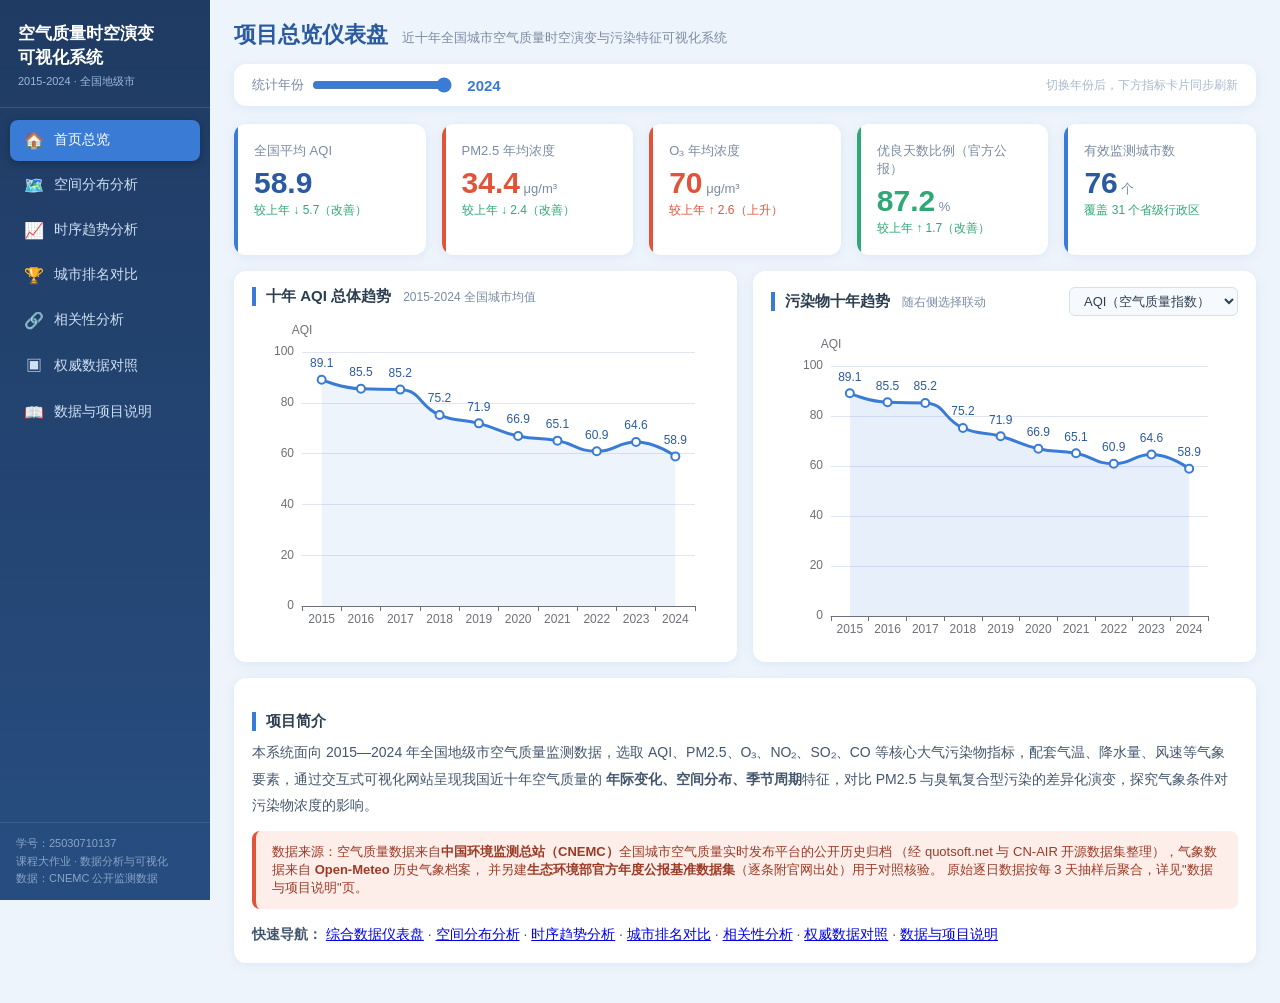
==== air_quality_web/index.html @ 84757d1b "初始提交：空气质量可视化系统" ====
<!DOCTYPE html>
<html lang="zh-CN">
<head>
  <meta charset="UTF-8">
  <title>首页总览 - 空气质量时空演变可视化系统</title>
  <link rel="stylesheet" href="css/style.css">
</head>
<body>
  <aside class="sidebar" id="sidebar"></aside>

  <div class="main">
    <div class="page-title">
      <h2>项目总览仪表盘</h2>
      <p>近十年全国城市空气质量时空演变与污染特征可视化系统</p>
    </div>

    <!-- 年份筛选：与其驱动的指标卡片编组 -->
    <div class="filter-bar" id="yearBar">
      <div class="filter-item"><label>统计年份</label>
        <input type="range" id="fYear" min="2015" max="2024" step="1" value="2024">
        <span class="year-badge" id="fYearBadge">2024</span>
      </div>
      <span class="filter-tip">切换年份后，下方指标卡片同步刷新</span>
    </div>

    <!-- 指标卡片 -->
    <div class="metric-cards" id="metricCards">
      <div class="metric-card">
        <div class="label">全国平均 AQI</div>
        <div class="value" id="mAqi">--</div>
        <div class="delta" id="mAqiDelta"></div>
      </div>
      <div class="metric-card warn">
        <div class="label">PM2.5 年均浓度</div>
        <div class="value" id="mPm">--<span class="unit"> μg/m³</span></div>
        <div class="delta" id="mPmDelta"></div>
      </div>
      <div class="metric-card warn">
        <div class="label">O₃ 年均浓度</div>
        <div class="value" id="mO3">--<span class="unit"> μg/m³</span></div>
        <div class="delta" id="mO3Delta"></div>
      </div>
      <div class="metric-card ok">
        <div class="label">优良天数比例（官方公报）</div>
        <div class="value" id="mGood">--<span class="unit"> %</span></div>
        <div class="delta" id="mGoodDelta"></div>
      </div>
      <div class="metric-card">
        <div class="label">有效监测城市数</div>
        <div class="value" id="mCities">--<span class="unit"> 个</span></div>
        <div class="delta">覆盖 31 个省级行政区</div>
      </div>
    </div>

    <div class="grid cols-2">
      <div class="card">
        <h3>十年 AQI 总体趋势 <span class="sub">2015-2024 全国城市均值</span></h3>
        <div id="chartAqiTrend" class="chart" style="height:320px"></div>
      </div>
      <div class="card">
        <div class="card-head-row">
          <h3>污染物十年趋势 <span class="sub">随右侧选择联动</span></h3>
          <select class="inline-select" id="fPollutant"></select>
        </div>
        <div id="chartPoTrend" class="chart" style="height:320px"></div>
      </div>
    </div>

    <div class="grid" style="grid-template-columns:1fr; margin-top:16px">
      <div class="card doc-block">
        <h3>项目简介</h3>
        <p>
          本系统面向 2015—2024 年全国地级市空气质量监测数据，选取 AQI、PM2.5、O₃、NO₂、SO₂、CO
          等核心大气污染物指标，配套气温、降水量、风速等气象要素，通过交互式可视化网站呈现我国近十年空气质量的
          <b>年际变化、空间分布、季节周期</b>特征，对比 PM2.5 与臭氧复合型污染的差异化演变，探究气象条件对污染物浓度的影响。
        </p>
        <div class="notice">
          数据来源：空气质量数据来自<b>中国环境监测总站（CNEMC）</b>全国城市空气质量实时发布平台的公开历史归档
          （经 quotsoft.net 与 CN-AIR 开源数据集整理），气象数据来自 <b>Open-Meteo</b> 历史气象档案，
          并另建<b>生态环境部官方年度公报基准数据集</b>（逐条附官网出处）用于对照核验。
          原始逐日数据按每 3 天抽样后聚合，详见"数据与项目说明"页。
        </div>
        <p><b>快速导航：</b>
          <a href="dashboard.html">综合数据仪表盘</a> ·
          <a href="map.html">空间分布分析</a> ·
          <a href="trend.html">时序趋势分析</a> ·
          <a href="rank.html">城市排名对比</a> ·
          <a href="correlation.html">相关性分析</a> ·
          <a href="official.html">权威数据对照</a> ·
          <a href="about.html">数据与项目说明</a>
        </p>
      </div>
    </div>
  </div>

  <script src="js/echarts.min.js"></script>
  <script src="js/main.js"></script>
  <script src="data/official_benchmark.js"></script>
  <script>
    AQ.initPage("index", {});

    // 污染物选择：内嵌于右侧趋势图卡片标题行
    var selP = document.getElementById("fPollutant");
    selP.innerHTML = AQ.POLLUTANTS.map(function (p) {
      return '<option value="' + p + '">' + AQ.POLLUTANT_META[p].label + '</option>';
    }).join("");
    selP.value = AQ.state.pollutant;
    selP.addEventListener("change", function () {
      AQ.state.pollutant = this.value;
      AQ.notify();
    });

    // 年份滑块：内嵌于指标卡片上方
    var yr = document.getElementById("fYear");
    yr.addEventListener("input", function () {
      AQ.state.year = +this.value;
      document.getElementById("fYearBadge").textContent = this.value;
      AQ.notify();
    });

    if (!AQ.hasData()) {
      AQ.noData(document.getElementById("chartAqiTrend"), "接入真实数据后展示 2015-2024 全国 AQI 趋势");
      AQ.noData(document.getElementById("chartPoTrend"), "接入真实数据后展示所选污染物十年趋势");
    } else {
    var chartAqi = AQ.makeChart(document.getElementById("chartAqiTrend"));
    var chartPo = AQ.makeChart(document.getElementById("chartPoTrend"));
    var nat = AQ.nationalSeries();
    var years = AQ.YEARS.map(String);

    function refresh() {
      var y = AQ.state.year;
      var cur = nat.filter(function (r) { return r.year === y; })[0];
      var prev = nat.filter(function (r) { return r.year === y - 1; })[0];
      // 优良天数比例采用生态环境部官方公报口径（逐日优良天数占比），而非年度均值推导，
      // 避免“年均 AQI 全落在优/良区间”导致比例虚高到 100% 的失真。
      var off = AQI_OFFICIAL.records.filter(function (r) { return r.year === y; })[0];
      var prevOff = prev ? AQI_OFFICIAL.records.filter(function (r) { return r.year === prev.year; })[0] : null;
      var good = off ? off.good_rate : null;
      var prevGood = prevOff ? prevOff.good_rate : null;

      // 安全更新指标卡片数值（保留单位 <span> 不被覆盖）
      function setMetric(id, v) {
        var el = document.getElementById(id);
        if (el.firstChild) el.firstChild.nodeValue = v;
        else el.textContent = v;
      }
      setMetric("mAqi", cur.AQI);
      setMetric("mPm", cur["PM2.5"]);
      setMetric("mO3", cur["O3"]);
      setMetric("mGood", good != null ? good.toFixed(1) : "--");
      setMetric("mCities", AQ.cityYear(y, "全国").length);

      function delta(id, curV, prevV, goodWhenDown) {
        var el = document.getElementById(id);
        if (!prev || prevV == null || curV == null) { el.textContent = "—"; return; }
        var diff = +(curV - prevV).toFixed(1);
        var down = diff < 0;
        var good = goodWhenDown ? down : !down;
        el.textContent = "较上年 " + (down ? "↓ " : "↑ ") + Math.abs(diff) + (good ? "（改善）" : "（上升）");
        el.className = "delta" + (good ? "" : " bad");
      }
      delta("mAqiDelta", cur.AQI, prev && prev.AQI, true);
      delta("mPmDelta", cur["PM2.5"], prev && prev["PM2.5"], true);
      delta("mO3Delta", cur["O3"], prev && prev["O3"], true);
      delta("mGoodDelta", good, prevGood, false);

      chartAqi.setOption({
        tooltip: { trigger: "axis" },
        grid: { left: 50, right: 24, top: 36, bottom: 30 },
        xAxis: { type: "category", data: years },
        yAxis: { type: "value", name: "AQI" },
        series: [{
          name: "全国平均AQI", type: "line", data: nat.map(function (r) { return r.AQI; }),
          smooth: true, symbolSize: 8, itemStyle: { color: "#3a7bd5" },
          lineStyle: { width: 3 },
          areaStyle: { color: "rgba(58,123,213,0.12)" },
          label: { show: true, color: "#2b5aa0" }
        }]
      }, true);

      // 右图：跟随顶部筛选的污染物十年趋势
      var p = AQ.state.pollutant, meta = AQ.POLLUTANT_META[p];
      chartPo.setOption({
        tooltip: {
          trigger: "axis",
          formatter: function (ps) {
            return ps[0].axisLabel ? "" : meta.label + "<br/>" + ps[0].name + "年：<b>" + ps[0].value + "</b> " + meta.unit;
          }
        },
        grid: { left: 60, right: 30, top: 40, bottom: 30 },
        xAxis: { type: "category", data: years },
        yAxis: { type: "value", name: meta.unit || "AQI" },
        series: [{
          name: meta.label, type: "line", data: nat.map(function (r) { return r[p]; }),
          smooth: true, symbolSize: 8, itemStyle: { color: meta.color },
          lineStyle: { width: 3 },
          areaStyle: { color: meta.color, opacity: 0.12 },
          label: { show: true, color: "#2b5aa0" }
        }]
      }, true);
    }

    AQ.onRefresh(refresh);
    refresh();
    }
  </script>
</body>
</html>
---- air_quality_web/css/style.css ----
/* ============================================================
   全国城市空气质量可视化系统 - 全局样式
   主色调：浅蓝色（洁净天空）；高污染警示色：橙红色
   ============================================================ */
:root {
  --primary: #3a7bd5;
  --primary-light: #e8f2fd;
  --primary-dark: #2b5aa0;
  --bg: #eef4fb;
  --card-bg: #ffffff;
  --text: #2c3e50;
  --text-sub: #7a8ba3;
  --warn: #e2543a;
  --warn-light: #fdeee9;
  --ok: #2fa876;
  --radius: 12px;
  --shadow: 0 2px 12px rgba(58, 123, 213, 0.10);
  --sidebar-w: 210px;
}

* { margin: 0; padding: 0; box-sizing: border-box; }

body {
  font-family: "Microsoft YaHei", "PingFang SC", Arial, sans-serif;
  background: var(--bg);
  color: var(--text);
  min-width: 1100px;
}

/* ---------- 侧边导航 ---------- */
.sidebar {
  position: fixed; left: 0; top: 0; bottom: 0;
  width: var(--sidebar-w);
  background: linear-gradient(180deg, #1f3b63 0%, #274d80 100%);
  color: #cfe0f5; z-index: 100;
  display: flex; flex-direction: column;
}
.sidebar .logo {
  padding: 22px 18px 18px;
  border-bottom: 1px solid rgba(255,255,255,0.12);
}
.sidebar .logo h1 { font-size: 17px; color: #fff; line-height: 1.4; }
.sidebar .logo span { font-size: 11px; color: #9db8dc; display: block; margin-top: 4px; }
.sidebar nav { flex: 1; padding: 12px 10px; overflow-y: auto; }
.sidebar nav a {
  display: flex; align-items: center; gap: 10px;
  padding: 11px 14px; margin-bottom: 4px;
  border-radius: 8px; text-decoration: none;
  color: #cfe0f5; font-size: 14px; transition: all .2s;
}
.sidebar nav a:hover { background: rgba(255,255,255,0.10); color: #fff; }
.sidebar nav a.active {
  background: var(--primary); color: #fff;
  box-shadow: 0 2px 8px rgba(0,0,0,0.25);
}
.sidebar nav a .ico { font-size: 16px; width: 20px; text-align: center; }
.sidebar .foot {
  padding: 12px 16px; font-size: 11px; color: #8aa5c9;
  border-top: 1px solid rgba(255,255,255,0.10); line-height: 1.6;
}

/* ---------- 主区域 ---------- */
.main { margin-left: var(--sidebar-w); padding: 20px 24px 40px; }

.page-title { display: flex; align-items: baseline; gap: 14px; margin-bottom: 4px; }
.page-title h2 { font-size: 22px; color: var(--primary-dark); }
.page-title p { font-size: 13px; color: var(--text-sub); }

/* ---------- 全局筛选栏 ---------- */
.filter-bar {
  display: flex; align-items: center; gap: 22px; flex-wrap: wrap;
  background: var(--card-bg); border-radius: var(--radius);
  box-shadow: var(--shadow); padding: 12px 18px; margin: 14px 0 18px;
}
.filter-item { display: flex; align-items: center; gap: 8px; font-size: 13px; color: var(--text-sub); }
.filter-item label { white-space: nowrap; }
.filter-item select {
  padding: 6px 10px; border: 1px solid #d4e0ef; border-radius: 6px;
  background: #f7fafd; color: var(--text); font-size: 13px; outline: none; cursor: pointer;
}
.filter-item select:focus { border-color: var(--primary); }
.filter-item input[type="range"] { accent-color: var(--primary); width: 140px; }
.year-badge {
  min-width: 48px; text-align: center; font-weight: bold;
  color: var(--primary); font-size: 15px;
}
.filter-tip { margin-left: auto; font-size: 12px; color: #a8b8cc; }

/* ---------- 卡片 ---------- */
.grid { display: grid; gap: 16px; }
.card {
  background: var(--card-bg); border-radius: var(--radius);
  box-shadow: var(--shadow); padding: 16px 18px;
}
.card h3 {
  font-size: 15px; color: var(--text); margin-bottom: 10px;
  padding-left: 10px; border-left: 4px solid var(--primary);
}
/* 卡片标题行：标题与行内筛选控件左右分布 */
.card-head-row {
  display: flex; align-items: center; justify-content: space-between;
  gap: 12px; margin-bottom: 10px;
}
.card-head-row h3 { margin-bottom: 0; }
.inline-select {
  padding: 5px 10px; border: 1px solid #d4e0ef; border-radius: 6px;
  background: #f7fafd; color: var(--text); font-size: 13px; outline: none; cursor: pointer;
}
.inline-select:hover { border-color: var(--primary); }
.card .sub { font-size: 12px; color: var(--text-sub); font-weight: normal; margin-left: 8px; }
.chart { width: 100%; position: relative; }

/* 无数据占位 */
.no-data {
  position: absolute; inset: 0; z-index: 4;
  display: flex; flex-direction: column; gap: 6px;
  align-items: center; justify-content: center; text-align: center;
  color: #8aa3c2; font-size: 14px;
  background: repeating-linear-gradient(45deg, #f8fbfe, #f8fbfe 14px, #eef4fb 14px, #eef4fb 28px);
  border: 1px dashed #c9dcf1; border-radius: var(--radius);
}
.no-data .ico { font-size: 32px; opacity: 0.8; }

/* 指标卡片 */
.metric-cards { display: grid; grid-template-columns: repeat(5, 1fr); gap: 16px; margin-bottom: 16px; }
.metric-card {
  background: var(--card-bg); border-radius: var(--radius);
  box-shadow: var(--shadow); padding: 18px 20px; position: relative; overflow: hidden;
}
.metric-card::before {
  content: ""; position: absolute; left: 0; top: 0; bottom: 0; width: 4px;
  background: var(--primary);
}
.metric-card.warn::before { background: var(--warn); }
.metric-card.ok::before { background: var(--ok); }
.metric-card .label { font-size: 13px; color: var(--text-sub); }
.metric-card .value { font-size: 30px; font-weight: bold; margin: 6px 0 2px; color: var(--primary-dark); }
.metric-card.warn .value { color: var(--warn); }
.metric-card.ok .value { color: var(--ok); }
.metric-card .unit { font-size: 13px; font-weight: normal; color: var(--text-sub); }
.metric-card .delta { font-size: 12px; color: var(--ok); }
.metric-card .delta.bad { color: var(--warn); }

/* ---------- 表格 ---------- */
.data-table { width: 100%; border-collapse: collapse; font-size: 13px; }
.data-table th, .data-table td {
  padding: 8px 10px; text-align: center; border-bottom: 1px solid #eef2f7;
}
.data-table th {
  background: var(--primary-light); color: var(--primary-dark);
  cursor: pointer; user-select: none; white-space: nowrap;
}
.data-table tbody tr:hover { background: #f4f9ff; }
.data-table .tag { padding: 2px 10px; border-radius: 10px; font-size: 12px; }
.tag.g1 { background: #e3f7e9; color: #1e7e46; }
.tag.g2 { background: #fff6dc; color: #a67c00; }
.tag.g3 { background: #fdeee9; color: var(--warn); }
.tag.g4 { background: #fbe3e3; color: #c0392b; }

.search-input {
  padding: 7px 12px; border: 1px solid #d4e0ef; border-radius: 6px;
  width: 220px; font-size: 13px; outline: none;
}
.search-input:focus { border-color: var(--primary); }

/* ---------- 城市对比选择 ---------- */
.city-chips { display: flex; flex-wrap: wrap; gap: 8px; margin-bottom: 10px; max-height: 120px; overflow-y: auto; }
.chip {
  padding: 4px 12px; border-radius: 14px; font-size: 12px; cursor: pointer;
  background: #f0f5fb; color: var(--text-sub); border: 1px solid #dde8f4; transition: all .15s;
}
.chip:hover { border-color: var(--primary); color: var(--primary); }
.chip.on { background: var(--primary); color: #fff; border-color: var(--primary); }

/* ---------- 弹窗 ---------- */
.modal-mask {
  display: none; position: fixed; inset: 0; z-index: 300;
  background: rgba(20, 40, 70, 0.45);
  align-items: center; justify-content: center;
}
.modal-mask.show { display: flex; }
.modal {
  background: #fff; border-radius: 14px; width: 720px; max-width: 92vw;
  padding: 20px 24px 24px; box-shadow: 0 10px 40px rgba(0,0,0,0.25);
}
.modal .modal-head { display: flex; align-items: center; justify-content: space-between; margin-bottom: 8px; }
.modal .modal-head h4 { font-size: 17px; color: var(--primary-dark); }
.modal .close {
  cursor: pointer; font-size: 20px; color: #98a7bb; line-height: 1; padding: 4px;
}
.modal .close:hover { color: var(--warn); }

/* ---------- 说明页 ---------- */
.doc-block h3 { margin: 18px 0 8px; }
.doc-block p, .doc-block li { font-size: 14px; line-height: 1.9; color: #44566c; }
.doc-block ul { padding-left: 22px; }
.doc-block table { border-collapse: collapse; margin: 8px 0; font-size: 13px; }
.doc-block th, .doc-block td { border: 1px solid #d9e4f1; padding: 7px 14px; text-align: left; }
.doc-block th { background: var(--primary-light); }
.notice {
  background: var(--warn-light); border-left: 4px solid var(--warn);
  padding: 12px 16px; border-radius: 8px; font-size: 13px; color: #9c3a26; margin: 12px 0;
}

/* 布局工具 */
.cols-2 { grid-template-columns: 1fr 1fr; }
.cols-32 { grid-template-columns: 3fr 2fr; }
.cols-23 { grid-template-columns: 2fr 3fr; }

/* 加载动画 */
.loading {
  position: absolute; inset: 0; display: flex; align-items: center; justify-content: center;
  background: rgba(255,255,255,0.8); z-index: 5; border-radius: var(--radius);
  color: var(--primary); font-size: 14px; letter-spacing: 2px;
}
.loading::after {
  content: ""; width: 22px; height: 22px; margin-left: 10px;
  border: 3px solid var(--primary-light); border-top-color: var(--primary);
  border-radius: 50%; animation: spin 0.8s linear infinite;
}
@keyframes spin { to { transform: rotate(360deg); } }
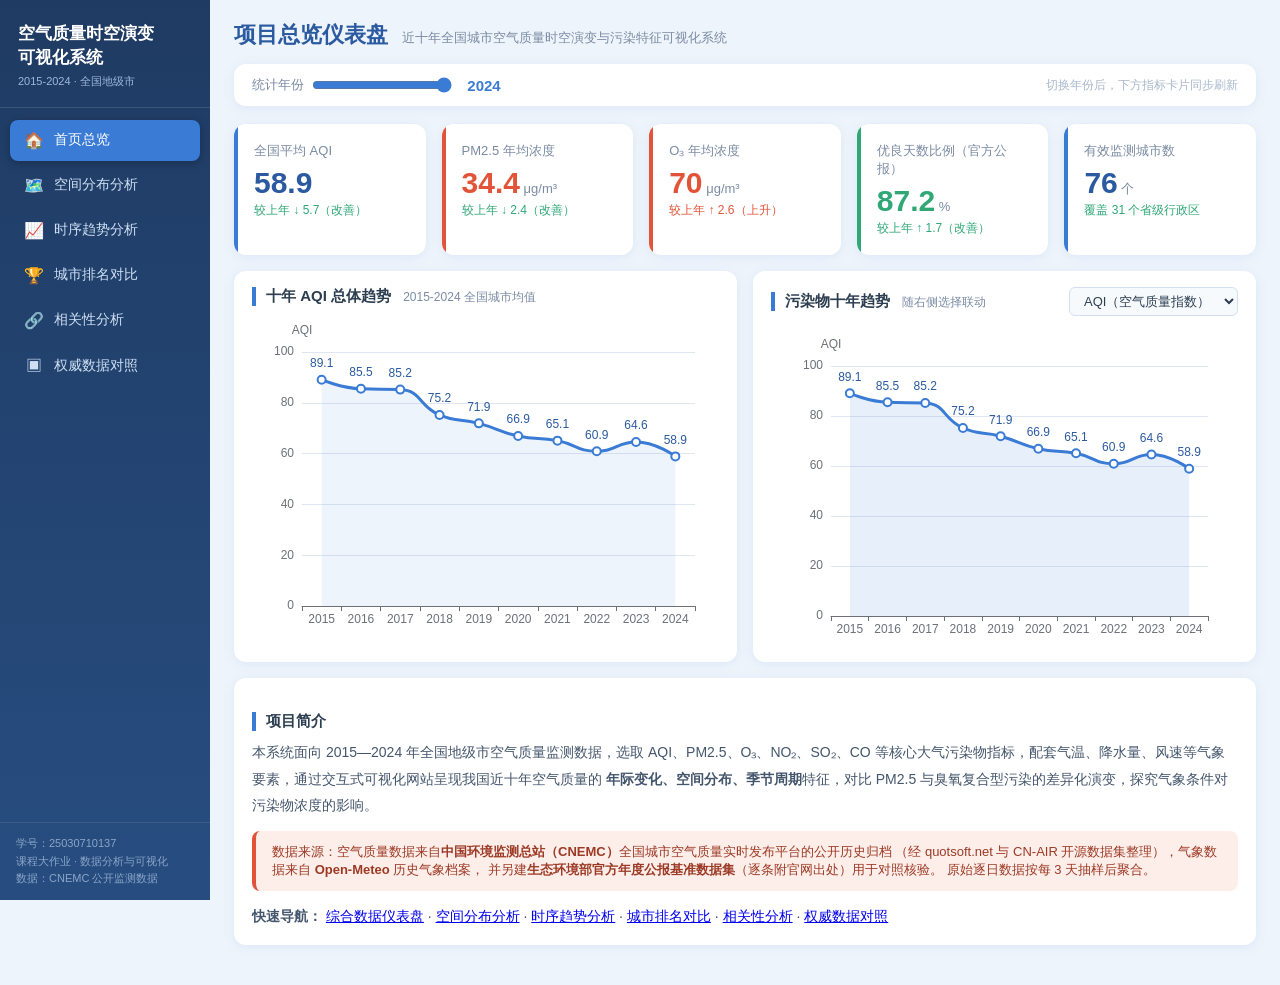
==== commit 9aeacff8: "删除数据与项目说明页面并清理相关导航与文档引用" ====
--- a/air_quality_web/index.html
+++ b/air_quality_web/index.html
@@ -78,7 +78,7 @@
           数据来源：空气质量数据来自<b>中国环境监测总站（CNEMC）</b>全国城市空气质量实时发布平台的公开历史归档
           （经 quotsoft.net 与 CN-AIR 开源数据集整理），气象数据来自 <b>Open-Meteo</b> 历史气象档案，
           并另建<b>生态环境部官方年度公报基准数据集</b>（逐条附官网出处）用于对照核验。
-          原始逐日数据按每 3 天抽样后聚合，详见"数据与项目说明"页。
+          原始逐日数据按每 3 天抽样后聚合。
         </div>
         <p><b>快速导航：</b>
           <a href="dashboard.html">综合数据仪表盘</a> ·
@@ -86,8 +86,7 @@
           <a href="trend.html">时序趋势分析</a> ·
           <a href="rank.html">城市排名对比</a> ·
           <a href="correlation.html">相关性分析</a> ·
-          <a href="official.html">权威数据对照</a> ·
-          <a href="about.html">数据与项目说明</a>
+          <a href="official.html">权威数据对照</a>
         </p>
       </div>
     </div>
--- a/air_quality_web/css/style.css
+++ b/air_quality_web/css/style.css
@@ -219,3 +219,20 @@
   border-radius: 50%; animation: spin 0.8s linear infinite;
 }
 @keyframes spin { to { transform: rotate(360deg); } }
+
+/* 聚类饼图自定义图例：取消筛选仅置灰扇区，不改变统计口径 */
+.cluster-legend {
+  position: absolute; left: 0; right: 0; bottom: 2px;
+  display: flex; justify-content: center; flex-wrap: wrap; gap: 8px; z-index: 3;
+}
+.cluster-legend .clu-lg {
+  display: inline-flex; align-items: center; gap: 6px;
+  padding: 4px 10px; border: 1px solid #d4e0ef; border-radius: 14px;
+  background: #f7fafd; color: var(--text); font-size: 12px;
+  cursor: pointer; user-select: none; transition: opacity .15s, background .15s;
+}
+.cluster-legend .clu-lg:hover { border-color: var(--primary); }
+.cluster-legend .clu-lg.off { opacity: .5; background: #eef1f5; text-decoration: line-through; }
+.cluster-legend .clu-lg i {
+  width: 10px; height: 10px; border-radius: 50%; display: inline-block; flex: none;
+}
